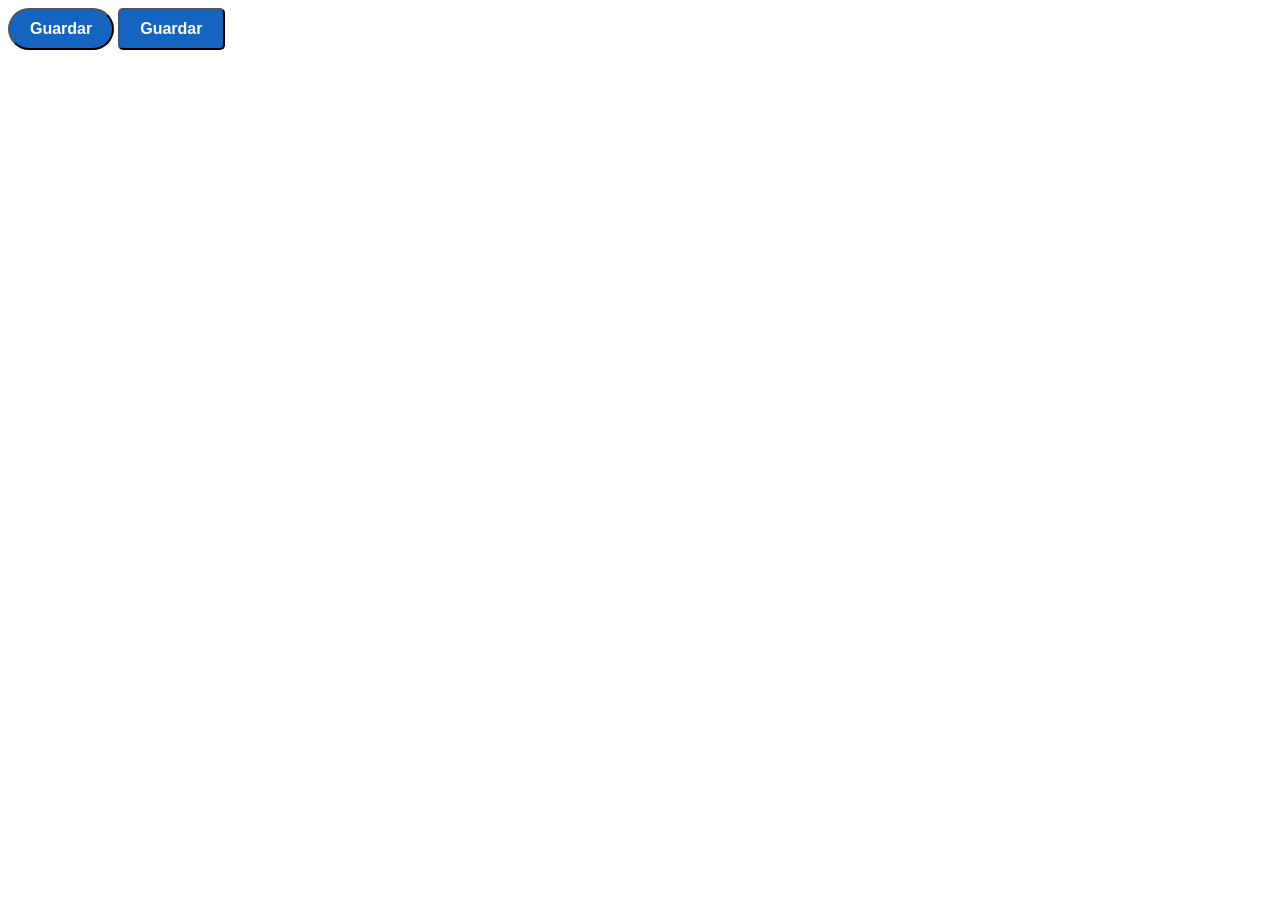
==== index.html @ 067d7cd2 "style: avance libreria de botones" ====
<!DOCTYPE html>
<html lang="en">
<head>
  <meta charset="UTF-8">
  <meta name="viewport" content="width=device-width, initial-scale=1.0">
  <link href="css/styles.css" rel="stylesheet">
  <title>Botones</title>
</head>
<body>
  <button type="button" class="btn btn-primary btn-pill btn-grow">
    Guardar
  </button>
  <button type="button" class="btn btn-primary">
    Guardar
  </button>
</body>
</html>
---- css/styles.css ----
/* Botones */
/* Clase principal*/
.btn {
  display: inline-block;
  padding: 10px 20px;
  font-size: 16px;
  font-weight: bold;
  text-align: center;
  text-decoration: none;
  border-radius: 5px;
  transition: background-color 0.3s ease, color 0.3s ease;
}

/* Categoria 1. Fundamentos y colores - basico */
.btn-primary {
  background-color: #1565C0;
  color: #FFFFFF;
}

.btn-secondary {
  background-color: #D1D5DB;
  color: #111827;
}

.btn-success {
  background-color: #16703C;
  color: #FFFFFF;
}

.btn-danger {
  background-color: #B91C1C;
  color: #FFFFFF;
}

.btn-warning {
  background-color: #FACC15;
  color: #FFFFFF;
}

.btn-info {
  background-color: #67E8F9;
  color: #FFFFFF;
}

.btn-dark {
  background-color: #1F2937;
  color: #FFFFFF;
}

.btn-light {
  background-color: #F9FAFB;
  color: #000000;
  border: #6B7280
}

.btn-text {
  background-color: transparent;
  color: #1565C0;
  border: none;
}

.btn-custom {
  background-color: #6D28D9;
  color: #FFFFFF;
}

/* Categoria 2. Bordes, tamaños y formas */
.btn-outline {
  background-color: transparent;
  border: 2px solid #1565C0;
  color: #1565C0
}

.btn-border-thick {
  border-width: 4px;
}

.btn-border-dashed {
  border-style: dashed;
}

.btn-border-dotted {
  border-style: dotted;
}

.btn-rounded {
  border-radius: 50px;
}

.btn-pill {
  border-radius: 25px;
}

.btn-circle {
  border-radius: 50%;
  width: 50px;
  height: 50px;
  padding: 0;
  display: flex;
  align-items: center;
  justify-content: center;
}

.btn-small {
  padding: 5px 10px;
  font-size: 12px;
}

.btn-large {
  padding: 15px 30px;
  font-size: 20px;
}

.btn-full {
  width: 100%;
}

/* Categoria 3. Tipogarfía y sombras - Básico */
.btn-uppercase {
  text-transform: uppercase;
}

.btn-spaced {
  letter-spacing: 2px;
}

.btn-bold {
  font-weight: bold;
}

.btn-elegant{
  font-family: 'Georgia', serif;
  font-style: italic;
}

.btn-underline {
  text-decoration: underline;
}

.btn-shadow-soft {
  box-shadow: 0 2px 4px rgba(0, 0, 0, 0.1);
}

.btn-shadow-strong {
  box-shadow: 0 4px 8px rgba(0, 0, 0, 0.2);
}

.btn-shadow-color {
  background-color: #1565C0;
  color: #FFFFFF;
  box-shadow: 0 4px 8px #67E8F9;
}

.btn-relief {
  background-color: #1565C0;
  color: #FFFFFF;
  box-shadow: inset 0 2px 4px rgba(0, 0, 0, 0.2);
}

.btn-text-glow {
  background-color: #111827;
  color: #FFFFFF;
  text-shadow: 0 0 5px #67E8F9;
}

/* Categoria 4. Degradados - intermedio */
.btn-gradient-horizontal {
  background: linear-gradient(to right, #1E3A8A, #6D28D9);
  color: #FFFFFF;
}

.btn-gradient-vertical {
  background: linear-gradient(to bottom, #064E3B, #0F766E);
  color: #FFFFFF;
}

.btn-gradient-diagonal {
  background: linear-gradient(135deg, #7F1D1D, #9A3412);
  color: #FFFFFF;
}

.btn-gradient-three {
  background: linear-gradient(to right, #1E3A8A, #6D28D9, #9D174D);
  color: #FFFFFF;
}

.btn-gradient-radial {
  background: radial-gradient(circle, #115E59, #134E4A);
  color: #FFFFFF;
}

.btn-gradient-sunset {
  background: linear-gradient(to right, #7F1D1D, #9A3412, #B45309);
  color: #FFFFFF;
}

.btn-gradient-ocean {
  background: linear-gradient(135deg, #075985, #065F46);
  color: #FFFFFF;
}

.btn-gradient-pastel {
  background: linear-gradient(to right, #FBCFE8, #DDD6FE);
  color: #111827;
}

.btn-gradient-border {
  border: 3px solid transparent;
  background:
    linear-gradient(#FFFFFF, #FFFFFF) padding-box,
    linear-gradient(to right, #1565C0, #6D28D9) border-box;
  color: #111827;
}

.btn-gradient-hover {
  background: linear-gradient(to right, #1E3A8A, #6D28D9, #1E3A8A);
  background-size: 200% 100%;
  background-position: left center;
  color: #FFFFFF;
  transition: background-position 0.5s ease;
}

.btn-gradient-hover:hover,
.btn-gradient-hover:focus-visible {
  background-position: right center;
}

/* Categoria 5. Estados e interacción - intermedio */
.btn-hover-background {
  background-color: #1565C0;
  color: #FFFFFF;
}

.btn-hover-background:hover,
.btn-hover-background:focus-visible {
  background-color: #0D47A1;
}

.btn-hover-text {
  background-color: #FFFFFF;
  color: #1565C0;
}

.btn-hover-text:hover,
.btn-hover-text:focus-visible {
  color: #6D28D9;
}

.btn-hover-border {
  background-color: #FFFFFF;
  color: #111827;
  border: 2px solid #1565C0;
  transition: border-color 0.3s ease;
}

.btn-hover-border:hover,
.btn-hover-border:focus-visible {
  border-color: #6D28D9;
}

.btn-hover-shadow {
  background-color: #1565C0;
  color: #FFFFFF;
  box-shadow: 0 2px 4px rgba(13, 71, 161, 0.3);
  transition: box-shadow 0.3s ease;
}

.btn-hover-shadow:hover,
.btn-hover-shadow:focus-visible {
  box-shadow: 0 8px 20px rgba(13, 71, 161, 0.6);
}

.btn-hover-underline {
  background-color: #FFFFFF;
  color: #1565C0;
  text-decoration: underline;
  text-decoration-color: transparent;
  text-decoration-thickness: 1px;
  text-underline-offset: 4px;
  transition: text-decoration-color 0.3s ease, text-decoration-thickness 0.3s ease;
}

.btn-hover-underline:hover,
.btn-hover-underline:focus-visible {
  text-decoration-color: #1565C0;
  text-decoration-thickness: 3px;
}

.btn-active {
  background-color: #1565C0;
  color: #FFFFFF;
}

.btn-active:active {
  background-color: #0D47A1;
}

.btn-focus {
  background-color: #1565C0;
  color: #FFFFFF;
}

.btn-focus:focus-visible {
  outline: 3px solid #FACC15;
  outline-offset: 3px;
  box-shadow: 0 0 0 6px #111827;
}

.btn-disabled,
.btn-disabled:disabled {
  background-color: #E5E7EB;
  color: #4B5563;
  border: 1px dashed #9CA3AF;
  cursor: not-allowed;
  opacity: 0.7;
}

.btn-transition-slow {
  background-color: #1565C0;
  color: #FFFFFF;
  transition: background-color 1.2s ease, color 1.2s ease;
}

.btn-transition-slow:hover,
.btn-transition-slow:focus-visible {
  background-color: #FACC15;
  color: #111827;
}

.btn-transition-stagger {
  background-color: #1565C0;
  color: #FFFFFF;
  transition: background-color 0.3s ease, transform 0.4s ease 0.3s;
}

.btn-transition-stagger:hover,
.btn-transition-stagger:focus-visible {
  background-color: #6D28D9;
  transform: translateY(-4px);
}

/* Categoria 6. Transformaciones - intermedio */
.btn-grow,
.btn-shrink,
.btn-lift,
.btn-move-right,
.btn-rotate,
.btn-skew,
.btn-press,
.btn-perspective {
  transition: transform 0.3s ease, background-color 0.3s ease, color 0.3s ease;
}

.btn-grow:hover,
.btn-grow:focus-visible {
  transform: scale(1.1);
}

.btn-shrink:hover,
.btn-shrink:focus-visible {
  transform: scale(0.9);
}

.btn-lift:hover,
.btn-lift:focus-visible {
  transform: translateY(-6px);
}

.btn-move-right:hover,
.btn-move-right:focus-visible {
  transform: translateX(10px);
}

.btn-rotate:hover,
.btn-rotate:focus-visible {
  transform: rotate(-5deg);
}

.btn-skew:hover,
.btn-skew:focus-visible {
  transform: skewX(-10deg);
}

.btn-press:active {
  transform: translateY(3px);
}

.btn-perspective:hover,
.btn-perspective:focus-visible {
  transform: perspective(400px) rotateX(15deg) rotateY(-10deg);
}

.btn-icon-move {
  display: inline-flex;
  align-items: center;
  gap: 8px;
}

.btn-icon-move::after {
  content: "→";
  transition: transform 0.3s ease;
}

.btn-icon-move:hover::after,
.btn-icon-move:focus-visible::after {
  transform: translateX(6px);
}

.btn-transform-combined {
  box-shadow: 0 2px 4px rgba(17, 24, 39, 0.2);
  transition: transform 0.3s ease, box-shadow 0.3s ease;
}

.btn-transform-combined:hover,
.btn-transform-combined:focus-visible {
  transform: translateY(-4px) scale(1.05);
  box-shadow: 0 10px 20px rgba(17, 24, 39, 0.35);
}

/* Categoria 7. Iconos e imágenes - intermedio a avanzado */
.btn-icon-left,
.btn-icon-right,
.btn-icon-only,
.btn-download,
.btn-avatar,
.btn-icon-reveal {
  display: inline-flex;
  align-items: center;
  gap: 8px;
}

.btn-icon-left::before {
  content: "★";
}

.btn-icon-right::after {
  content: "→";
}

.btn-icon-only {
  justify-content: center;
  width: 44px;
  height: 44px;
  padding: 0;
  border-radius: 50%;
}

.btn-icon-only::before {
  content: "🔍";
}

.btn-download::before {
  content: "⬇";
}

.btn-image-background {
  background:
    linear-gradient(rgba(0, 0, 0, 0.4), rgba(0, 0, 0, 0.4)),
    url("https://picsum.photos/seed/botones/400/200") center / cover;
  background-color: #1F2937;
  color: #FFFFFF;
}

.btn-image-overlay {
  background:
    linear-gradient(rgba(0, 0, 0, 0.6), rgba(0, 0, 0, 0.6)),
    url("https://picsum.photos/seed/overlay/400/200") center / cover;
  background-color: #1F2937;
  color: #FFFFFF;
}

.btn-avatar {
  padding: 6px 16px 6px 6px;
  border-radius: 999px;
}

.btn-avatar img {
  width: 28px;
  height: 28px;
  border-radius: 50%;
  object-fit: cover;
}

.btn-icon-separated {
  display: inline-flex;
  align-items: stretch;
  padding: 0;
  overflow: hidden;
}

.btn-icon-separated::before {
  content: "✓";
  display: flex;
  align-items: center;
  padding: 0 14px;
  background-color: rgba(0, 0, 0, 0.2);
  border-right: 1px solid rgba(255, 255, 255, 0.3);
}

.btn-icon-separated span {
  padding: 10px 20px;
}

.btn-image-hover {
  position: relative;
  overflow: hidden;
  z-index: 0;
  background-color: #1F2937;
  color: #FFFFFF;
}

.btn-image-hover::before {
  content: "";
  position: absolute;
  inset: 0;
  z-index: -1;
  background:
    linear-gradient(rgba(0, 0, 0, 0.5), rgba(0, 0, 0, 0.5)),
    url("https://picsum.photos/seed/hover/400/200") center / cover;
  transition: transform 0.5s ease;
}

.btn-image-hover:hover::before,
.btn-image-hover:focus-visible::before {
  transform: scale(1.2);
}

.btn-icon-reveal {
  gap: 0;
}

.btn-icon-reveal::after {
  content: "→";
  max-width: 0;
  opacity: 0;
  overflow: hidden;
  transition: max-width 0.3s ease, opacity 0.3s ease, margin-left 0.3s ease;
}

.btn-icon-reveal:hover::after,
.btn-icon-reveal:focus-visible::after {
  max-width: 20px;
  margin-left: 8px;
  opacity: 1;
}

/* Categoria 8. Efectos con pseudoelementos - avanzado */
.btn-fill-left,
.btn-fill-bottom,
.btn-fill-center,
.btn-shine,
.btn-double-layer,
.btn-circle-expand,
.btn-diagonal-sweep {
  position: relative;
  overflow: hidden;
  z-index: 0;
  background-color: #1565C0;
  color: #FFFFFF;
}

.btn-fill-left::before,
.btn-fill-bottom::before,
.btn-fill-center::before {
  content: "";
  position: absolute;
  inset: 0;
  z-index: -1;
  background-color: #0D47A1;
  transition: transform 0.4s ease;
}

.btn-fill-left::before {
  transform: scaleX(0);
  transform-origin: left;
}

.btn-fill-bottom::before {
  transform: scaleY(0);
  transform-origin: bottom;
}

.btn-fill-center::before {
  transform: scaleX(0);
  transform-origin: center;
}

.btn-fill-left:hover::before,
.btn-fill-left:focus-visible::before,
.btn-fill-center:hover::before,
.btn-fill-center:focus-visible::before {
  transform: scaleX(1);
}

.btn-fill-bottom:hover::before,
.btn-fill-bottom:focus-visible::before {
  transform: scaleY(1);
}

.btn-shine::after {
  content: "";
  position: absolute;
  top: 0;
  left: -75%;
  width: 50%;
  height: 100%;
  background: linear-gradient(to right, transparent, rgba(255, 255, 255, 0.5), transparent);
  transform: skewX(-20deg);
  transition: left 0.6s ease;
}

.btn-shine:hover::after,
.btn-shine:focus-visible::after {
  left: 125%;
}

.btn-underline-expand {
  position: relative;
  background-color: #FFFFFF;
  color: #1565C0;
}

.btn-underline-expand::after {
  content: "";
  position: absolute;
  left: 20px;
  right: 20px;
  bottom: 6px;
  height: 2px;
  background-color: #1565C0;
  transform: scaleX(0);
  transition: transform 0.3s ease;
}

.btn-underline-expand:hover::after,
.btn-underline-expand:focus-visible::after {
  transform: scaleX(1);
}

.btn-corners {
  position: relative;
  background-color: #FFFFFF;
  color: #111827;
}

.btn-corners::before,
.btn-corners::after {
  content: "";
  position: absolute;
  width: 10px;
  height: 10px;
  border: 2px solid #1565C0;
  transition: width 0.3s ease, height 0.3s ease;
}

.btn-corners::before {
  top: 0;
  left: 0;
  border-right: none;
  border-bottom: none;
}

.btn-corners::after {
  bottom: 0;
  right: 0;
  border-left: none;
  border-top: none;
}

.btn-corners:hover::before,
.btn-corners:hover::after,
.btn-corners:focus-visible::before,
.btn-corners:focus-visible::after {
  width: calc(100% - 2px);
  height: calc(100% - 2px);
}

.btn-double-layer::before,
.btn-double-layer::after {
  content: "";
  position: absolute;
  left: 0;
  width: 100%;
  height: 50%;
  z-index: -1;
  transition: transform 0.4s ease;
}

.btn-double-layer::before {
  top: 0;
  background-color: #0D47A1;
  transform: translateX(-100%);
}

.btn-double-layer::after {
  bottom: 0;
  background-color: #4C1D95;
  transform: translateX(100%);
}

.btn-double-layer:hover::before,
.btn-double-layer:hover::after,
.btn-double-layer:focus-visible::before,
.btn-double-layer:focus-visible::after {
  transform: translateX(0);
}

.btn-circle-expand::before {
  content: "";
  position: absolute;
  top: 50%;
  left: 50%;
  width: 10px;
  height: 10px;
  z-index: -1;
  border-radius: 50%;
  background-color: #0D47A1;
  transform: translate(-50%, -50%) scale(0);
  transition: transform 0.5s ease;
}

.btn-circle-expand:hover::before,
.btn-circle-expand:focus-visible::before {
  transform: translate(-50%, -50%) scale(30);
}

.btn-border-reveal {
  position: relative;
  background-color: #FFFFFF;
  color: #1565C0;
}

.btn-border-reveal::before,
.btn-border-reveal::after {
  content: "";
  position: absolute;
  width: 0;
  height: 0;
  border: 2px solid transparent;
  border-radius: inherit;
  transition: border-color 0s, width 0.3s ease, height 0.3s ease;
}

.btn-border-reveal::before {
  top: 0;
  left: 0;
}

.btn-border-reveal::after {
  bottom: 0;
  right: 0;
}

.btn-border-reveal:hover::before,
.btn-border-reveal:focus-visible::before {
  width: 100%;
  height: 100%;
  border-top-color: #1565C0;
  border-right-color: #1565C0;
  transition: width 0.3s ease, height 0.3s ease 0.3s;
}

.btn-border-reveal:hover::after,
.btn-border-reveal:focus-visible::after {
  width: 100%;
  height: 100%;
  border-bottom-color: #1565C0;
  border-left-color: #1565C0;
  transition: border-color 0s 0.6s, width 0.3s ease 0.6s, height 0.3s ease 0.9s;
}

.btn-diagonal-sweep::before {
  content: "";
  position: absolute;
  top: 0;
  left: -150%;
  width: 150%;
  height: 100%;
  z-index: -1;
  background-color: #0D47A1;
  transform: skewX(-30deg);
  transition: left 0.5s ease;
}

.btn-diagonal-sweep:hover::before,
.btn-diagonal-sweep:focus-visible::before {
  left: -20%;
}

/* Categoria 9. Animaciones CSS - avanzado */
@keyframes pulse {
  0%, 100% { transform: scale(1); }
  50% { transform: scale(1.06); }
}

@keyframes heartbeat {
  0%, 40%, 100% { transform: scale(1); }
  10%, 30% { transform: scale(1.1); }
  20% { transform: scale(1); }
}

@keyframes float {
  0%, 100% { transform: translateY(0); }
  50% { transform: translateY(-8px); }
}

@keyframes shake {
  0%, 100% { transform: translateX(0); }
  20%, 60% { transform: translateX(-6px); }
  40%, 80% { transform: translateX(6px); }
}

@keyframes bounce {
  0%, 100% { transform: translateY(0); }
  30% { transform: translateY(-10px); }
  50% { transform: translateY(0); }
  70% { transform: translateY(-4px); }
}

@keyframes glow-pulse {
  0%, 100% { box-shadow: 0 0 4px #22D3EE; }
  50% { box-shadow: 0 0 20px #22D3EE, 0 0 40px #22D3EE; }
}

@keyframes gradient-motion {
  0% { background-position: 0% 50%; }
  50% { background-position: 100% 50%; }
  100% { background-position: 0% 50%; }
}

@keyframes spin {
  to { transform: rotate(360deg); }
}

@keyframes sequence {
  0% { transform: translateY(0) scale(1); box-shadow: none; }
  30% { transform: translateY(-6px) scale(1); box-shadow: none; }
  60% { transform: translateY(-6px) scale(1.08); box-shadow: none; }
  100% { transform: translateY(-6px) scale(1.08); box-shadow: 0 10px 20px rgba(17, 24, 39, 0.4); }
}

.btn-pulse {
  animation: pulse 1.5s ease-in-out infinite;
}

.btn-heartbeat {
  animation: heartbeat 1.6s ease-in-out infinite;
}

.btn-float {
  animation: float 2.5s ease-in-out infinite;
}

.btn-shake:hover,
.btn-shake:focus-visible {
  animation: shake 0.5s ease;
}

.btn-bounce:hover,
.btn-bounce:focus-visible {
  animation: bounce 0.6s ease;
}

.btn-glow-pulse {
  background-color: #111827;
  color: #FFFFFF;
  animation: glow-pulse 2s ease-in-out infinite;
}

.btn-gradient-motion {
  background: linear-gradient(270deg, #1E3A8A, #6D28D9, #1E3A8A);
  background-size: 200% 100%;
  color: #FFFFFF;
  animation: gradient-motion 4s ease infinite;
}

.btn-icon-spin {
  display: inline-flex;
  align-items: center;
  gap: 8px;
}

.btn-icon-spin::before {
  content: "⚙";
  display: inline-block;
}

.btn-icon-spin:hover::before,
.btn-icon-spin:focus-visible::before {
  animation: spin 1s linear infinite;
}

.btn-loading {
  display: inline-flex;
  align-items: center;
  gap: 10px;
  cursor: progress;
}

.btn-loading::before {
  content: "";
  width: 14px;
  height: 14px;
  border: 2px solid rgba(255, 255, 255, 0.4);
  border-top-color: #FFFFFF;
  border-radius: 50%;
  animation: spin 0.8s linear infinite;
}

.btn-sequence:hover,
.btn-sequence:focus-visible {
  animation: sequence 0.9s ease forwards;
}

@media (prefers-reduced-motion: reduce) {
  .btn,
  .btn::before,
  .btn::after {
    animation: none !important;
    transition: none !important;
  }
}

/* Categoria 10. Botones de diseño avanzado - desafío final */
.btn-neon {
  background-color: #111827;
  color: #FFFFFF;
  border: 2px solid #22D3EE;
  box-shadow: 0 0 6px #22D3EE, inset 0 0 6px rgba(34, 211, 238, 0.4);
  text-shadow: 0 0 4px #22D3EE;
  transition: box-shadow 0.3s ease;
}

.btn-neon:hover,
.btn-neon:focus-visible {
  box-shadow: 0 0 12px #22D3EE, 0 0 30px #22D3EE, inset 0 0 10px rgba(34, 211, 238, 0.6);
}

.surface-glass {
  background-color: #1E3A8A;
}

.btn-glass {
  background-color: #1E3A8A;
  color: #FFFFFF;
  border: 1px solid #FFFFFF;
}

@supports (backdrop-filter: blur(8px)) {
  .btn-glass {
    background-color: rgba(255, 255, 255, 0.15);
    backdrop-filter: blur(8px);
  }
}

.btn-glass:hover,
.btn-glass:focus-visible {
  background-color: rgba(255, 255, 255, 0.25);
}

.surface-neumorphic {
  background-color: #E5E7EB;
}

.btn-neumorphic {
  background-color: #E5E7EB;
  color: #111827;
  border: none;
  border-radius: 12px;
  box-shadow: 6px 6px 12px #9CA3AF, -6px -6px 12px #FFFFFF;
  transition: box-shadow 0.2s ease;
}

.btn-neumorphic:active {
  box-shadow: inset 6px 6px 12px #9CA3AF, inset -6px -6px 12px #FFFFFF;
}

.btn-retro-3d {
  background-color: #FACC15;
  color: #111827;
  border: 2px solid #111827;
  border-radius: 0;
  box-shadow: 5px 5px 0 #111827;
  transition: transform 0.1s ease, box-shadow 0.1s ease;
}

.btn-retro-3d:active {
  transform: translate(5px, 5px);
  box-shadow: 0 0 0 #111827;
}

.btn-metallic {
  position: relative;
  overflow: hidden;
  background: linear-gradient(to bottom, #E5E7EB, #9CA3AF 50%, #F9FAFB);
  color: #111827;
  border: 1px solid #111827;
}

.btn-metallic::after {
  content: "";
  position: absolute;
  top: 0;
  left: -75%;
  width: 40%;
  height: 100%;
  background: linear-gradient(to right, transparent, rgba(255, 255, 255, 0.8), transparent);
  transform: skewX(-20deg);
  transition: left 0.7s ease;
}

.btn-metallic:hover::after,
.btn-metallic:focus-visible::after {
  left: 130%;
}

@keyframes rainbow-border {
  from { background-position: 0 0, 0% 50%; }
  to { background-position: 0 0, 150% 50%; }
}

.btn-rainbow-border {
  border: 3px solid transparent;
  background:
    linear-gradient(#111827, #111827) padding-box,
    linear-gradient(90deg, #1565C0, #6D28D9, #B91C1C, #1565C0) border-box;
  background-size: 100% 100%, 300% 100%;
  color: #FFFFFF;
  animation: rainbow-border 3s linear infinite;
}

.btn-double-text {
  position: relative;
  overflow: hidden;
  background-color: #1565C0;
  color: #FFFFFF;
}

.btn-double-text span,
.btn-double-text::after {
  display: block;
  transition: transform 0.3s ease;
}

.btn-double-text::after {
  content: attr(data-hover);
  position: absolute;
  left: 0;
  right: 0;
  top: 50%;
  transform: translateY(150%);
}

.btn-double-text:hover span,
.btn-double-text:focus-visible span {
  transform: translateY(-200%);
}

.btn-double-text:hover::after,
.btn-double-text:focus-visible::after {
  transform: translateY(-50%);
}

.btn-cinematic {
  position: relative;
  overflow: hidden;
  z-index: 0;
  padding: 16px 32px;
  background-color: #111827;
  color: #FFFFFF;
  letter-spacing: 2px;
  text-transform: uppercase;
}

.btn-cinematic::before {
  content: "";
  position: absolute;
  inset: 0;
  z-index: -1;
  background:
    linear-gradient(rgba(0, 0, 0, 0.6), rgba(0, 0, 0, 0.6)),
    url("https://picsum.photos/seed/cinematic/600/300") center / cover;
  transition: transform 0.8s ease, filter 0.8s ease;
}

.btn-cinematic:hover::before,
.btn-cinematic:focus-visible::before {
  transform: scale(1.15);
  filter: brightness(1.2);
}

.btn-premium {
  position: relative;
  overflow: hidden;
  display: inline-flex;
  align-items: center;
  gap: 8px;
  background: linear-gradient(135deg, #1E3A8A, #6D28D9);
  color: #FFFFFF;
  box-shadow: 0 4px 10px rgba(17, 24, 39, 0.4);
  transition: transform 0.3s ease, box-shadow 0.3s ease;
}

.btn-premium::before {
  content: "✦";
}

.btn-premium::after {
  content: "";
  position: absolute;
  inset: 0;
  background: linear-gradient(120deg, transparent 30%, rgba(255, 255, 255, 0.35), transparent 70%);
  transform: translateX(-100%);
  transition: transform 0.6s ease;
}

.btn-premium:hover,
.btn-premium:focus-visible {
  transform: translateY(-3px);
  box-shadow: 0 10px 20px rgba(17, 24, 39, 0.5);
}

.btn-premium:hover::after,
.btn-premium:focus-visible::after {
  transform: translateX(100%);
}

.btn-original {
  position: relative;
  overflow: hidden;
  z-index: 0;
  display: inline-flex;
  align-items: center;
  gap: 8px;
  background: linear-gradient(135deg, #064E3B, #0F766E, #115E59);
  background-size: 200% 200%;
  color: #FFFFFF;
  border-radius: 999px;
  animation: gradient-motion 5s ease infinite;
  transition: transform 0.3s ease, box-shadow 0.3s ease, color 0.3s ease;
}

.btn-original::before {
  content: "";
  position: absolute;
  inset: 0;
  z-index: -1;
  background-color: #FACC15;
  clip-path: circle(0% at 0% 50%);
  transition: clip-path 0.5s ease;
}

.btn-original::after {
  content: "➜";
  transition: transform 0.3s ease;
}

.btn-original:hover,
.btn-original:focus-visible {
  color: #111827;
  transform: translateY(-3px) scale(1.04);
  box-shadow: 0 8px 18px rgba(6, 78, 59, 0.5);
}

.btn-original:hover::before,
.btn-original:focus-visible::before {
  clip-path: circle(150% at 0% 50%);
}

.btn-original:hover::after,
.btn-original:focus-visible::after {
  transform: translateX(4px) rotate(-45deg);
}
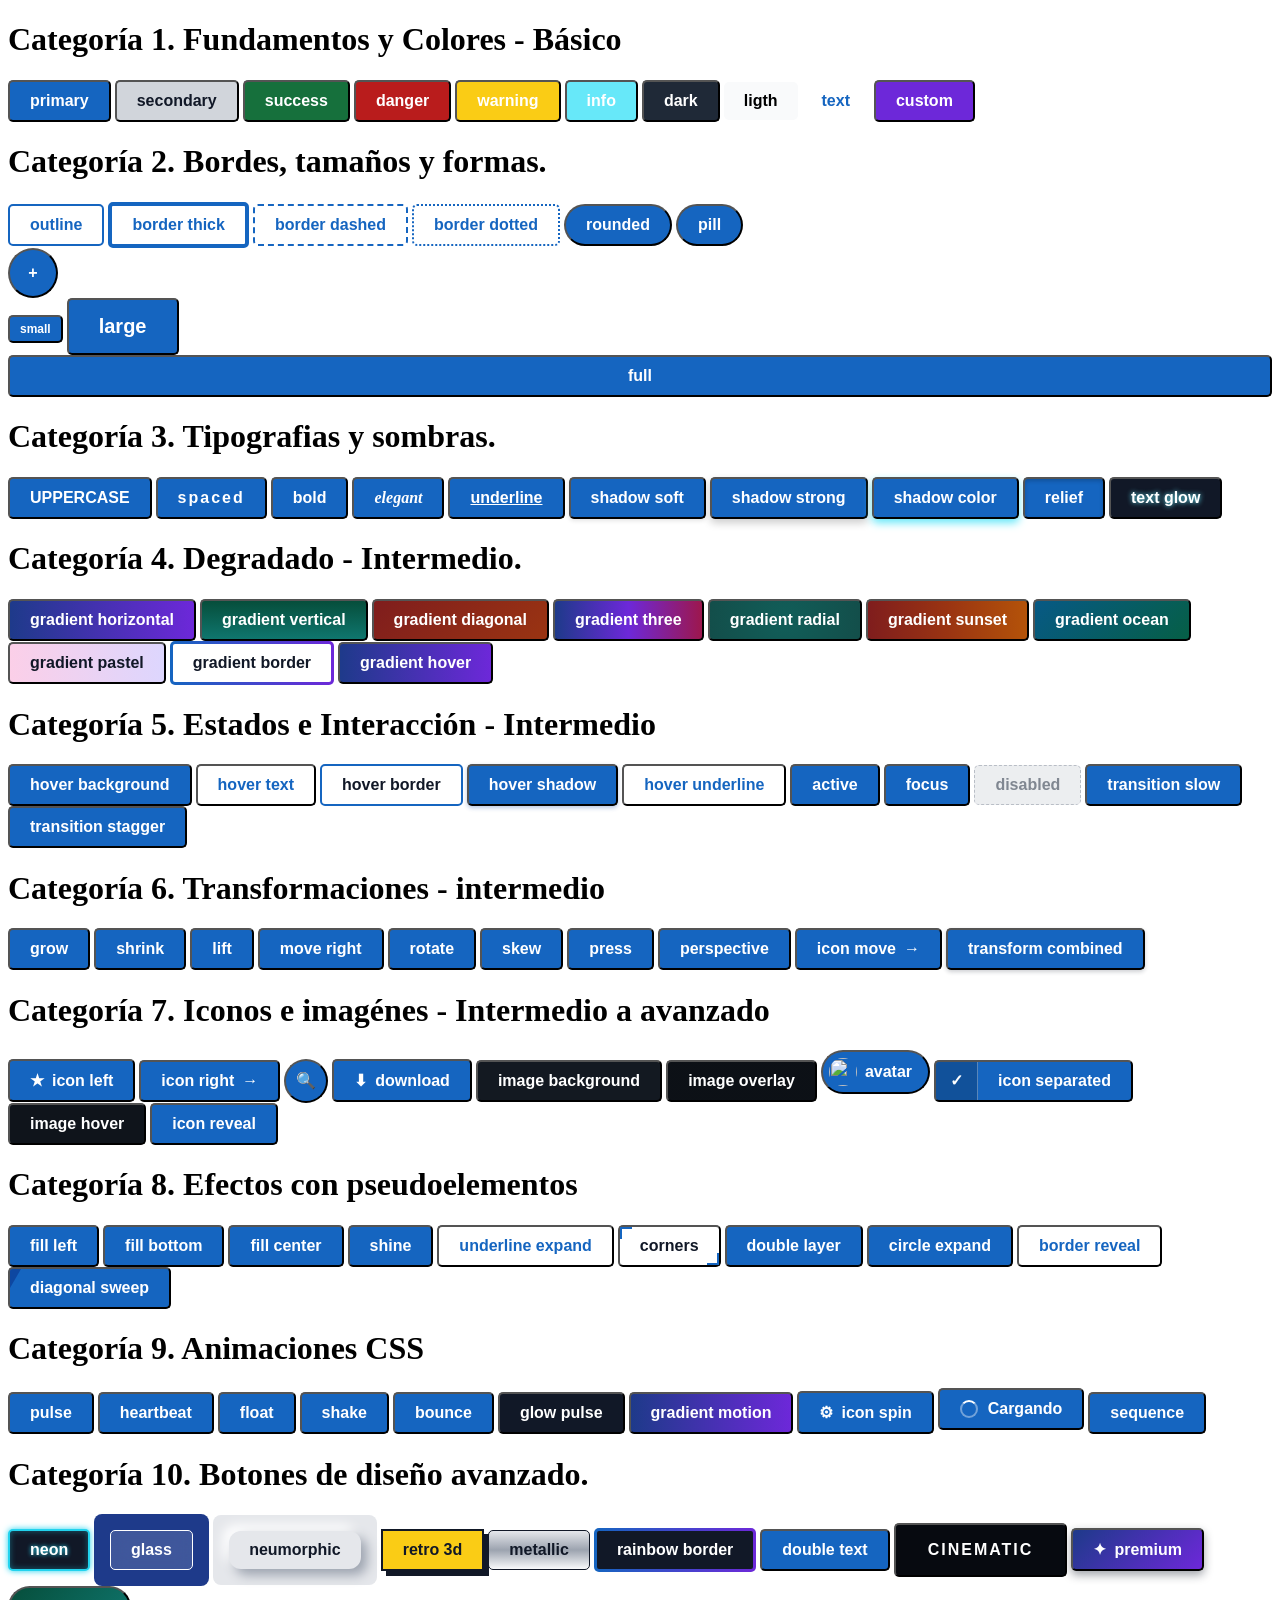
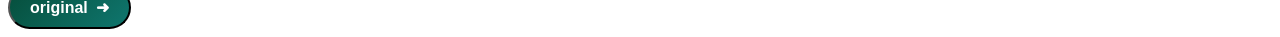
==== commit 42e69aec: "feat: se agregan los botones con su estilo en el html" ====
--- a/index.html
+++ b/index.html
@@ -7,11 +7,339 @@
   <title>Botones</title>
 </head>
 <body>
-  <button type="button" class="btn btn-primary btn-pill btn-grow">
-    Guardar
-  </button>
+  <div>
+    <h1>Categoría 1. Fundamentos y Colores - Básico</h1>
   <button type="button" class="btn btn-primary">
-    Guardar
-  </button>
+    primary
+  </button>
+  <button type="button" class="btn btn-secondary">
+    secondary
+  </button>
+  <button type="button" class="btn btn-success">
+    success
+  </button>
+  <button type="button" class="btn btn-danger">
+    danger
+  </button>
+  <button type="button" class="btn btn-warning">
+    warning
+  </button>
+  <button type="button" class="btn btn-info">
+    info
+  </button>
+  <button type="button" class="btn btn-dark">
+    dark
+  </button>
+  <button type="button" class="btn btn-light">
+    ligth
+  </button>
+  <button type="button" class="btn btn-text">
+    text
+  </button>
+  <button type="button" class="btn btn-custom">
+    custom
+  </button>
+</div>
+  <div>
+    <h1>Categoría 2. Bordes, tamaños y formas.</h1>
+  <button type="button" class="btn btn-outline">
+    outline
+  </button>
+  <button type="button" class="btn btn-outline btn-border-thick">
+    border thick
+  </button>
+  <button type="button" class="btn btn-outline btn-border-dashed">
+    border dashed
+  </button>
+  <button type="button" class="btn btn-outline btn-border-dotted">
+    border dotted
+  </button>
+  <button type="button" class="btn btn-primary btn-rounded">
+    rounded
+  </button>
+  <button type="button" class="btn btn-primary btn-pill">
+    pill
+  </button>
+  <button type="button" class="btn btn-primary btn-circle">
+    +
+  </button>
+  <button type="button" class="btn btn-primary btn-small">
+    small
+  </button>
+  <button type="button" class="btn btn-primary btn-large">
+    large
+  </button>
+  <button type="button" class="btn btn-primary btn-full">
+    full
+  </button>
+</div>
+  <div>
+    <h1>Categoría 3. Tipografias y sombras.</h1>
+  <button type="button" class="btn btn-primary btn-uppercase">
+    uppercase
+  </button>
+  <button type="button" class="btn btn-primary btn-spaced">
+    spaced
+  </button>
+  <button type="button" class="btn btn-primary btn-bold">
+    bold
+  </button>
+  <button type="button" class="btn btn-primary btn-elegant">
+    elegant
+  </button>
+  <button type="button" class="btn btn-primary btn-underline">
+    underline
+  </button>
+  <button type="button" class="btn btn-primary btn-shadow-soft">
+    shadow soft
+  </button>
+  <button type="button" class="btn btn-primary btn-shadow-strong">
+    shadow strong
+  </button>
+  <button type="button" class="btn btn-shadow-color">
+    shadow color
+  </button>
+  <button type="button" class="btn btn-relief">
+    relief
+  </button>
+  <button type="button" class="btn btn-text-glow">
+    text glow
+  </button>
+</div>
+  <div>
+    <h1>Categoría 4. Degradado - Intermedio.</h1>
+  <button type="button" class="btn btn-gradient-horizontal">
+    gradient horizontal
+  </button>
+  <button type="button" class="btn btn-gradient-vertical">
+    gradient vertical
+  </button>
+  <button type="button" class="btn btn-gradient-diagonal">
+    gradient diagonal
+  </button>
+  <button type="button" class="btn btn-gradient-three">
+    gradient three
+  </button>
+  <button type="button" class="btn btn-gradient-radial">
+    gradient radial
+  </button>
+  <button type="button" class="btn btn-gradient-sunset">
+    gradient sunset
+  </button>
+  <button type="button" class="btn btn-gradient-ocean">
+    gradient ocean
+  </button>
+  <button type="button" class="btn btn-gradient-pastel">
+    gradient pastel
+  </button>
+  <button type="button" class="btn btn-gradient-border">
+    gradient border
+  </button>
+  <button type="button" class="btn btn-gradient-hover">
+    gradient hover
+  </button>
+</div>
+  <div>
+    <h1>Categoría 5. Estados e Interacción - Intermedio</h1>
+  <button type="button" class="btn btn-hover-background">
+    hover background
+  </button>
+  <button type="button" class="btn btn-hover-text">
+    hover text
+  </button>
+  <button type="button" class="btn btn-hover-border">
+    hover border
+  </button>
+  <button type="button" class="btn btn-hover-shadow">
+    hover shadow
+  </button>
+  <button type="button" class="btn btn-hover-underline">
+    hover underline
+  </button>
+  <button type="button" class="btn btn-active">
+    active
+  </button>
+  <button type="button" class="btn btn-primary btn-focus">
+    focus
+  </button>
+  <button type="button" class="btn btn-disabled" disabled>
+    disabled
+  </button>
+  <button type="button" class="btn btn-transition-slow">
+    transition slow
+  </button>
+  <button type="button" class="btn btn-transition-stagger">
+    transition stagger
+  </button>
+</div>
+  <div>
+    <h1>Categoría 6. Transformaciones - intermedio</h1>
+  <button type="button" class="btn btn-primary btn-grow">
+    grow
+  </button>
+  <button type="button" class="btn btn-primary btn-shrink">
+    shrink
+  </button>
+  <button type="button" class="btn btn-primary btn-lift">
+    lift
+  </button>
+  <button type="button" class="btn btn-primary btn-move-right">
+    move right
+  </button>
+  <button type="button" class="btn btn-primary btn-rotate">
+    rotate
+  </button>
+  <button type="button" class="btn btn-primary btn-skew">
+    skew
+  </button>
+  <button type="button" class="btn btn-primary btn-press">
+    press
+  </button>
+  <button type="button" class="btn btn-primary btn-perspective">
+    perspective
+  </button>
+  <button type="button" class="btn btn-primary btn-icon-move">
+    icon move
+  </button>
+  <button type="button" class="btn btn-primary btn-transform-combined">
+    transform combined
+  </button>
+</div>
+  <div>
+    <h1>Categoría 7. Iconos e imagénes - Intermedio a avanzado</h1>
+  <button type="button" class="btn btn-primary btn-icon-left">
+    icon left
+  </button>
+  <button type="button" class="btn btn-primary btn-icon-right">
+    icon right
+  </button>
+  <button type="button" class="btn btn-primary btn-icon-only" aria-label="Buscar">
+  </button>
+  <button type="button" class="btn btn-primary btn-download">
+    download
+  </button>
+  <button type="button" class="btn btn-image-background">
+    image background
+  </button>
+  <button type="button" class="btn btn-image-overlay">
+    image overlay
+  </button>
+  <button type="button" class="btn btn-primary btn-avatar">
+    <img src="https://picsum.photos/seed/avatar/64" alt="">
+    avatar
+  </button>
+  <button type="button" class="btn btn-primary btn-icon-separated">
+    <span>icon separated</span>
+  </button>
+  <button type="button" class="btn btn-image-hover">
+    image hover
+  </button>
+  <button type="button" class="btn btn-primary btn-icon-reveal">
+    icon reveal
+  </button>
+</div>
+  <div>
+    <h1>Categoría 8. Efectos con pseudoelementos</h1>
+  <button type="button" class="btn btn-fill-left">
+    fill left
+  </button>
+  <button type="button" class="btn btn-fill-bottom">
+    fill bottom
+  </button>
+  <button type="button" class="btn btn-fill-center">
+    fill center
+  </button>
+  <button type="button" class="btn btn-shine">
+    shine
+  </button>
+  <button type="button" class="btn btn-underline-expand">
+    underline expand
+  </button>
+  <button type="button" class="btn btn-corners">
+    corners
+  </button>
+  <button type="button" class="btn btn-double-layer">
+    double layer
+  </button>
+  <button type="button" class="btn btn-circle-expand">
+    circle expand
+  </button>
+  <button type="button" class="btn btn-border-reveal">
+    border reveal
+  </button>
+  <button type="button" class="btn btn-diagonal-sweep">
+    diagonal sweep
+  </button>
+</div>
+  <div>
+    <h1>Categoría 9. Animaciones CSS</h1>
+  <button type="button" class="btn btn-primary btn-pulse">
+    pulse
+  </button>
+  <button type="button" class="btn btn-primary btn-heartbeat">
+    heartbeat
+  </button>
+  <button type="button" class="btn btn-primary btn-float">
+    float
+  </button>
+  <button type="button" class="btn btn-primary btn-shake">
+    shake
+  </button>
+  <button type="button" class="btn btn-primary btn-bounce">
+    bounce
+  </button>
+  <button type="button" class="btn btn-glow-pulse">
+    glow pulse
+  </button>
+  <button type="button" class="btn btn-gradient-motion">
+    gradient motion
+  </button>
+  <button type="button" class="btn btn-primary btn-icon-spin">
+    icon spin
+  </button>
+  <button type="button" class="btn btn-primary btn-loading" aria-busy="true">
+    Cargando
+  </button>
+  <button type="button" class="btn btn-primary btn-sequence">
+    sequence
+  </button>
+</div>
+  <div>
+    <h1>Categoría 10. Botones de diseño avanzado.</h1>
+  <button type="button" class="btn btn-neon">
+    neon
+  </button>
+  <span class="surface-glass">
+  <button type="button" class="btn btn-glass">
+    glass
+  </button>
+  </span>
+  <span class="surface-neumorphic">
+  <button type="button" class="btn btn-neumorphic">
+    neumorphic
+  </button>
+  </span>
+  <button type="button" class="btn btn-retro-3d">
+    retro 3d
+  </button>
+  <button type="button" class="btn btn-metallic">
+    metallic
+  </button>
+  <button type="button" class="btn btn-rainbow-border">
+    rainbow border
+  </button>
+  <button type="button" class="btn btn-double-text" aria-label="double text" data-hover="¡ahora!">
+    <span>double text</span>
+  </button>
+  <button type="button" class="btn btn-cinematic">
+    cinematic
+  </button>
+  <button type="button" class="btn btn-premium">
+    premium
+  </button>
+  <button type="button" class="btn btn-original">
+    original
+  </button>
+</div>
 </body>
 </html>
--- a/css/styles.css
+++ b/css/styles.css
@@ -937,6 +937,9 @@
 }
 
 .surface-glass {
+  display: inline-block;
+  padding: 16px;
+  border-radius: 8px;
   background-color: #1E3A8A;
 }
 
@@ -959,6 +962,9 @@
 }
 
 .surface-neumorphic {
+  display: inline-block;
+  padding: 16px;
+  border-radius: 8px;
   background-color: #E5E7EB;
 }
 
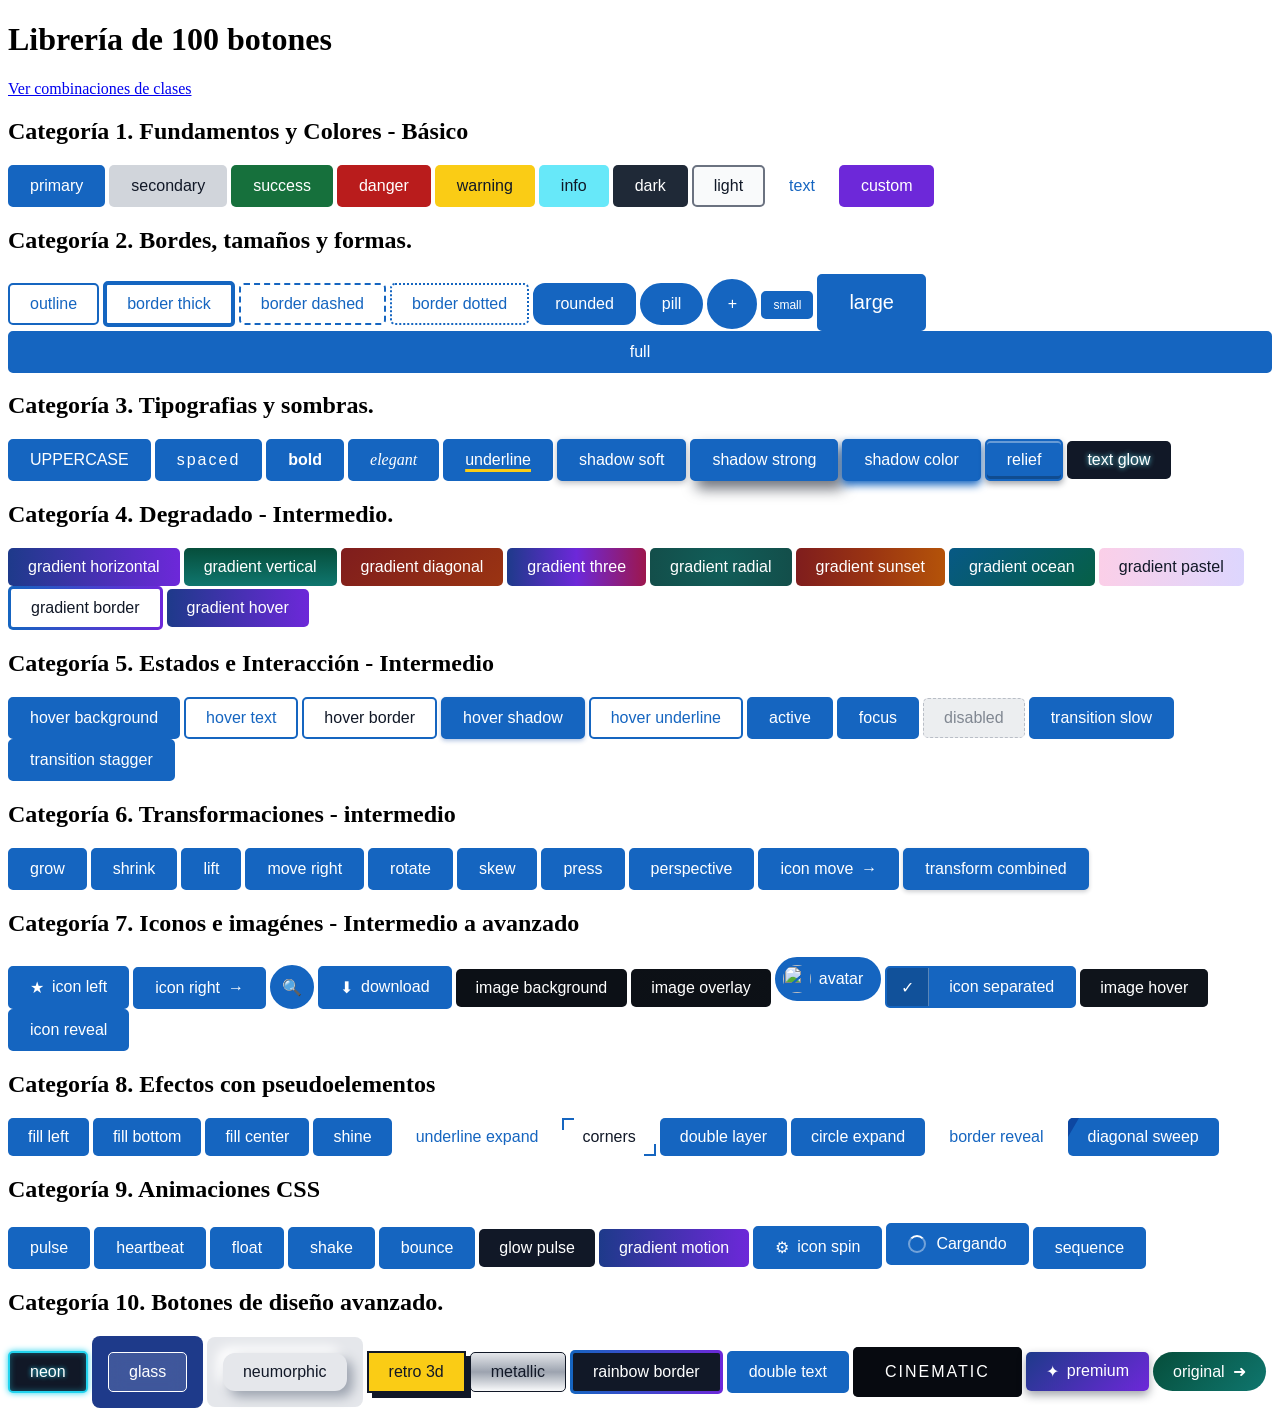
==== commit 692c8b56: "feat: agregar combinaciones, README y corregir estilos" ====
--- a/index.html
+++ b/index.html
@@ -1,14 +1,16 @@
 <!DOCTYPE html>
-<html lang="en">
+<html lang="es">
 <head>
   <meta charset="UTF-8">
   <meta name="viewport" content="width=device-width, initial-scale=1.0">
   <link href="css/styles.css" rel="stylesheet">
-  <title>Botones</title>
+  <title>Librería de 100 botones</title>
 </head>
 <body>
-  <div>
-    <h1>Categoría 1. Fundamentos y Colores - Básico</h1>
+  <h1>Librería de 100 botones</h1>
+  <p><a href="combinaciones.html">Ver combinaciones de clases</a></p>
+  <div>
+    <h2>Categoría 1. Fundamentos y Colores - Básico</h2>
   <button type="button" class="btn btn-primary">
     primary
   </button>
@@ -31,7 +33,7 @@
     dark
   </button>
   <button type="button" class="btn btn-light">
-    ligth
+    light
   </button>
   <button type="button" class="btn btn-text">
     text
@@ -41,7 +43,7 @@
   </button>
 </div>
   <div>
-    <h1>Categoría 2. Bordes, tamaños y formas.</h1>
+    <h2>Categoría 2. Bordes, tamaños y formas.</h2>
   <button type="button" class="btn btn-outline">
     outline
   </button>
@@ -60,7 +62,7 @@
   <button type="button" class="btn btn-primary btn-pill">
     pill
   </button>
-  <button type="button" class="btn btn-primary btn-circle">
+  <button type="button" class="btn btn-primary btn-circle" aria-label="Agregar">
     +
   </button>
   <button type="button" class="btn btn-primary btn-small">
@@ -74,7 +76,7 @@
   </button>
 </div>
   <div>
-    <h1>Categoría 3. Tipografias y sombras.</h1>
+    <h2>Categoría 3. Tipografias y sombras.</h2>
   <button type="button" class="btn btn-primary btn-uppercase">
     uppercase
   </button>
@@ -107,7 +109,7 @@
   </button>
 </div>
   <div>
-    <h1>Categoría 4. Degradado - Intermedio.</h1>
+    <h2>Categoría 4. Degradado - Intermedio.</h2>
   <button type="button" class="btn btn-gradient-horizontal">
     gradient horizontal
   </button>
@@ -140,7 +142,7 @@
   </button>
 </div>
   <div>
-    <h1>Categoría 5. Estados e Interacción - Intermedio</h1>
+    <h2>Categoría 5. Estados e Interacción - Intermedio</h2>
   <button type="button" class="btn btn-hover-background">
     hover background
   </button>
@@ -173,7 +175,7 @@
   </button>
 </div>
   <div>
-    <h1>Categoría 6. Transformaciones - intermedio</h1>
+    <h2>Categoría 6. Transformaciones - intermedio</h2>
   <button type="button" class="btn btn-primary btn-grow">
     grow
   </button>
@@ -206,7 +208,7 @@
   </button>
 </div>
   <div>
-    <h1>Categoría 7. Iconos e imagénes - Intermedio a avanzado</h1>
+    <h2>Categoría 7. Iconos e imagénes - Intermedio a avanzado</h2>
   <button type="button" class="btn btn-primary btn-icon-left">
     icon left
   </button>
@@ -239,7 +241,7 @@
   </button>
 </div>
   <div>
-    <h1>Categoría 8. Efectos con pseudoelementos</h1>
+    <h2>Categoría 8. Efectos con pseudoelementos</h2>
   <button type="button" class="btn btn-fill-left">
     fill left
   </button>
@@ -272,7 +274,7 @@
   </button>
 </div>
   <div>
-    <h1>Categoría 9. Animaciones CSS</h1>
+    <h2>Categoría 9. Animaciones CSS</h2>
   <button type="button" class="btn btn-primary btn-pulse">
     pulse
   </button>
@@ -305,7 +307,7 @@
   </button>
 </div>
   <div>
-    <h1>Categoría 10. Botones de diseño avanzado.</h1>
+    <h2>Categoría 10. Botones de diseño avanzado.</h2>
   <button type="button" class="btn btn-neon">
     neon
   </button>
@@ -328,7 +330,7 @@
   <button type="button" class="btn btn-rainbow-border">
     rainbow border
   </button>
-  <button type="button" class="btn btn-double-text" aria-label="double text" data-hover="¡ahora!">
+  <button type="button" class="btn btn-double-text" aria-label="double text" data-hover="Hola!">
     <span>double text</span>
   </button>
   <button type="button" class="btn btn-cinematic">
--- a/css/styles.css
+++ b/css/styles.css
@@ -4,11 +4,20 @@
   display: inline-block;
   padding: 10px 20px;
   font-size: 16px;
-  font-weight: bold;
+  font-weight: 500;
   text-align: center;
   text-decoration: none;
+  background-color: #1565C0;
+  color: #FFFFFF;
+  border: 2px solid #1565C0;
   border-radius: 5px;
+  cursor: pointer;
   transition: background-color 0.3s ease, color 0.3s ease;
+}
+
+.btn:focus-visible {
+  outline: 3px solid #111827;
+  outline-offset: 2px;
 }
 
 /* Categoria 1. Fundamentos y colores - basico */
@@ -18,39 +27,45 @@
 }
 
 .btn-secondary {
+  border-color: transparent;
   background-color: #D1D5DB;
   color: #111827;
 }
 
 .btn-success {
+  border-color: transparent;
   background-color: #16703C;
   color: #FFFFFF;
 }
 
 .btn-danger {
+  border-color: transparent;
   background-color: #B91C1C;
   color: #FFFFFF;
 }
 
 .btn-warning {
+  border-color: transparent;
   background-color: #FACC15;
-  color: #FFFFFF;
+  color: #111827;
 }
 
 .btn-info {
+  border-color: transparent;
   background-color: #67E8F9;
-  color: #FFFFFF;
+  color: #111827;
 }
 
 .btn-dark {
+  border-color: transparent;
   background-color: #1F2937;
   color: #FFFFFF;
 }
 
 .btn-light {
   background-color: #F9FAFB;
-  color: #000000;
-  border: #6B7280
+  color: #111827;
+  border: 2px solid #6B7280;
 }
 
 .btn-text {
@@ -60,6 +75,7 @@
 }
 
 .btn-custom {
+  border-color: transparent;
   background-color: #6D28D9;
   color: #FFFFFF;
 }
@@ -84,11 +100,11 @@
 }
 
 .btn-rounded {
-  border-radius: 50px;
+  border-radius: 12px;
 }
 
 .btn-pill {
-  border-radius: 25px;
+  border-radius: 999px;
 }
 
 .btn-circle {
@@ -96,7 +112,7 @@
   width: 50px;
   height: 50px;
   padding: 0;
-  display: flex;
+  display: inline-flex;
   align-items: center;
   justify-content: center;
 }
@@ -125,7 +141,7 @@
 }
 
 .btn-bold {
-  font-weight: bold;
+  font-weight: 800;
 }
 
 .btn-elegant{
@@ -135,29 +151,36 @@
 
 .btn-underline {
   text-decoration: underline;
+  text-decoration-color: #FACC15;
+  text-decoration-thickness: 3px;
+  text-underline-offset: 4px;
 }
 
 .btn-shadow-soft {
-  box-shadow: 0 2px 4px rgba(0, 0, 0, 0.1);
+  box-shadow: 0 2px 6px rgba(17, 24, 39, 0.3);
 }
 
 .btn-shadow-strong {
-  box-shadow: 0 4px 8px rgba(0, 0, 0, 0.2);
+  box-shadow: 6px 8px 14px rgba(17, 24, 39, 0.6);
 }
 
 .btn-shadow-color {
   background-color: #1565C0;
   color: #FFFFFF;
-  box-shadow: 0 4px 8px #67E8F9;
+  box-shadow: 0 4px 8px #1565C0;
 }
 
 .btn-relief {
   background-color: #1565C0;
   color: #FFFFFF;
-  box-shadow: inset 0 2px 4px rgba(0, 0, 0, 0.2);
+  box-shadow:
+    inset 0 2px 0 rgba(255, 255, 255, 0.35),
+    inset 0 -3px 0 rgba(0, 0, 0, 0.25),
+    0 3px 6px rgba(17, 24, 39, 0.4);
 }
 
 .btn-text-glow {
+  border: none;
   background-color: #111827;
   color: #FFFFFF;
   text-shadow: 0 0 5px #67E8F9;
@@ -165,41 +188,49 @@
 
 /* Categoria 4. Degradados - intermedio */
 .btn-gradient-horizontal {
+  border: none;
   background: linear-gradient(to right, #1E3A8A, #6D28D9);
   color: #FFFFFF;
 }
 
 .btn-gradient-vertical {
+  border: none;
   background: linear-gradient(to bottom, #064E3B, #0F766E);
   color: #FFFFFF;
 }
 
 .btn-gradient-diagonal {
+  border: none;
   background: linear-gradient(135deg, #7F1D1D, #9A3412);
   color: #FFFFFF;
 }
 
 .btn-gradient-three {
+  border: none;
   background: linear-gradient(to right, #1E3A8A, #6D28D9, #9D174D);
   color: #FFFFFF;
 }
 
 .btn-gradient-radial {
+  border: none;
   background: radial-gradient(circle, #115E59, #134E4A);
   color: #FFFFFF;
 }
 
 .btn-gradient-sunset {
+  border: none;
   background: linear-gradient(to right, #7F1D1D, #9A3412, #B45309);
   color: #FFFFFF;
 }
 
 .btn-gradient-ocean {
+  border: none;
   background: linear-gradient(135deg, #075985, #065F46);
   color: #FFFFFF;
 }
 
 .btn-gradient-pastel {
+  border: none;
   background: linear-gradient(to right, #FBCFE8, #DDD6FE);
   color: #111827;
 }
@@ -213,6 +244,7 @@
 }
 
 .btn-gradient-hover {
+  border: none;
   background: linear-gradient(to right, #1E3A8A, #6D28D9, #1E3A8A);
   background-size: 200% 100%;
   background-position: left center;
@@ -226,14 +258,10 @@
 }
 
 /* Categoria 5. Estados e interacción - intermedio */
-.btn-hover-background {
-  background-color: #1565C0;
-  color: #FFFFFF;
-}
-
 .btn-hover-background:hover,
 .btn-hover-background:focus-visible {
   background-color: #0D47A1;
+  color: #FFFFFF;
 }
 
 .btn-hover-text {
@@ -259,8 +287,6 @@
 }
 
 .btn-hover-shadow {
-  background-color: #1565C0;
-  color: #FFFFFF;
   box-shadow: 0 2px 4px rgba(13, 71, 161, 0.3);
   transition: box-shadow 0.3s ease;
 }
@@ -454,14 +480,16 @@
 }
 
 .btn-image-background {
+  border: none;
   background:
-    linear-gradient(rgba(0, 0, 0, 0.4), rgba(0, 0, 0, 0.4)),
+    linear-gradient(rgba(0, 0, 0, 0.6), rgba(0, 0, 0, 0.6)),
     url("https://picsum.photos/seed/botones/400/200") center / cover;
   background-color: #1F2937;
   color: #FFFFFF;
 }
 
 .btn-image-overlay {
+  border: none;
   background:
     linear-gradient(rgba(0, 0, 0, 0.6), rgba(0, 0, 0, 0.6)),
     url("https://picsum.photos/seed/overlay/400/200") center / cover;
@@ -502,6 +530,7 @@
 }
 
 .btn-image-hover {
+  border: none;
   position: relative;
   overflow: hidden;
   z-index: 0;
@@ -552,6 +581,7 @@
 .btn-double-layer,
 .btn-circle-expand,
 .btn-diagonal-sweep {
+  border: none;
   position: relative;
   overflow: hidden;
   z-index: 0;
@@ -615,6 +645,7 @@
 }
 
 .btn-underline-expand {
+  border: none;
   position: relative;
   background-color: #FFFFFF;
   color: #1565C0;
@@ -638,6 +669,7 @@
 }
 
 .btn-corners {
+  border: none;
   position: relative;
   background-color: #FFFFFF;
   color: #111827;
@@ -725,6 +757,7 @@
 }
 
 .btn-border-reveal {
+  border: none;
   position: relative;
   background-color: #FFFFFF;
   color: #1565C0;
@@ -733,6 +766,7 @@
 .btn-border-reveal::before,
 .btn-border-reveal::after {
   content: "";
+  box-sizing: border-box;
   position: absolute;
   width: 0;
   height: 0;
@@ -862,12 +896,14 @@
 }
 
 .btn-glow-pulse {
+  border: none;
   background-color: #111827;
   color: #FFFFFF;
   animation: glow-pulse 2s ease-in-out infinite;
 }
 
 .btn-gradient-motion {
+  border: none;
   background: linear-gradient(270deg, #1E3A8A, #6D28D9, #1E3A8A);
   background-size: 200% 100%;
   color: #FFFFFF;
@@ -1068,6 +1104,7 @@
 }
 
 .btn-cinematic {
+  border: none;
   position: relative;
   overflow: hidden;
   z-index: 0;
@@ -1096,6 +1133,7 @@
 }
 
 .btn-premium {
+  border: none;
   position: relative;
   overflow: hidden;
   display: inline-flex;
@@ -1132,6 +1170,7 @@
 }
 
 .btn-original {
+  border: none;
   position: relative;
   overflow: hidden;
   z-index: 0;
